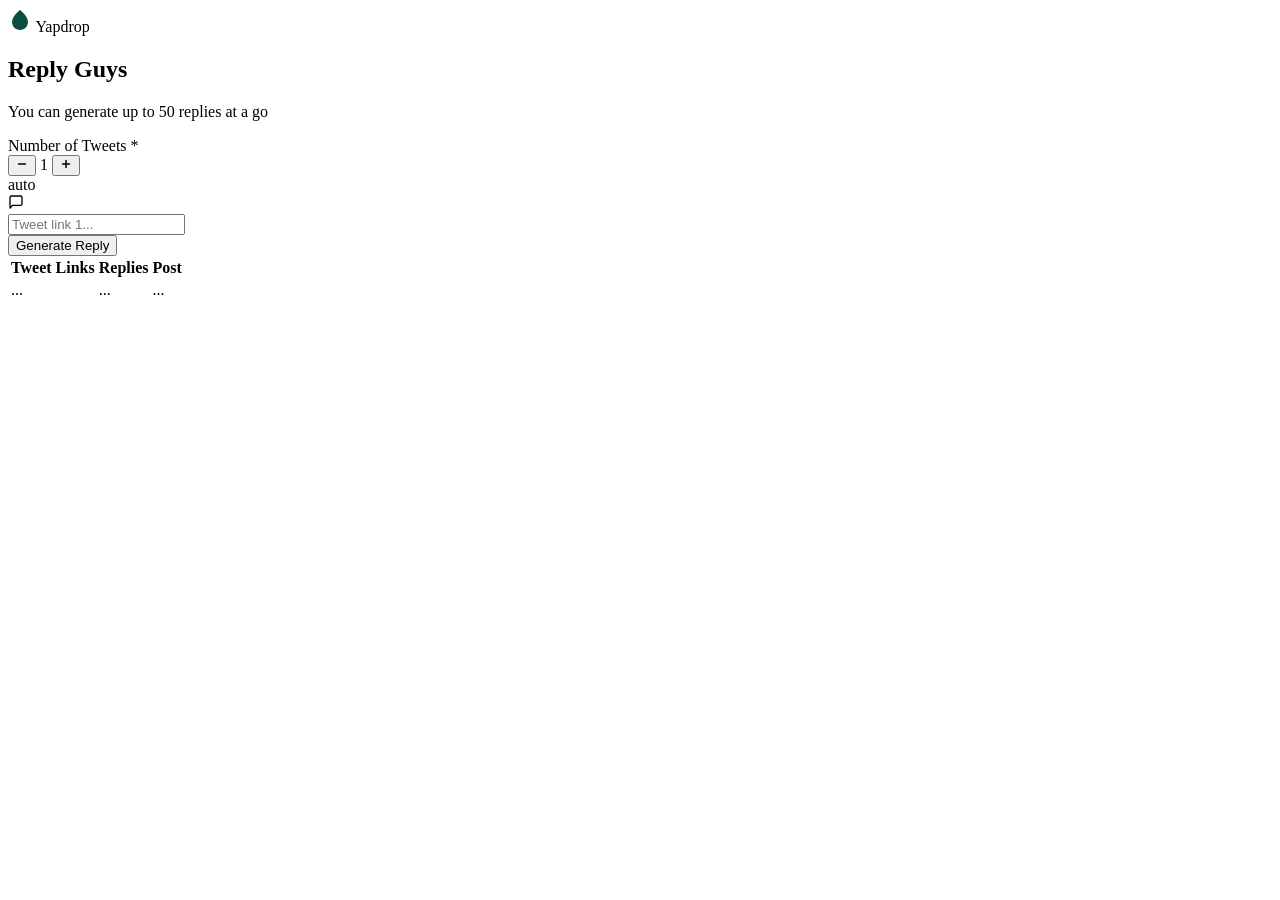
==== index.html @ ab5452b9 "Add Umami analytics tracking script" ====
<!DOCTYPE html>
<html lang="en">
<head>
    <meta charset="UTF-8">
    <meta name="viewport" content="width=device-width, initial-scale=1.0">
    <title>Yapdrop 💧 | Reply Guys</title>
    <link rel="preconnect" href="https://fonts.googleapis.com">
    <link rel="preconnect" href="https://fonts.gstatic.com" crossorigin>
    <link href="https://fonts.googleapis.com/css2?family=Inter:wght@400;500;600;700&display=swap" rel="stylesheet">
    <link rel="stylesheet" href="/static/style.css">
    <script defer src="https://cloud.umami.is/script.js" data-website-id="6d46ab6c-1475-4475-8c4b-d8a9c3b5e7a9"></script>
</head>
<body>
    <!-- Header -->
    <header>
        <div class="container">
            <div class="logo">
                <svg width="24" height="24" viewBox="0 0 24 24" fill="none" xmlns="http://www.w3.org/2000/svg">
                    <path d="M12 22C16.4183 22 20 18.4183 20 14C20 8 12 2 12 2C12 2 4 8 4 14C4 18.4183 7.58172 22 12 22Z" fill="#0D4D44"/>
                </svg>
                <span>Yapdrop</span>
            </div>
        </div>
    </header>

    <!-- Main Content -->
    <main class="container">
        <section class="tool-section">
            <h1 class="title">Reply Guys</h1>
            <p class="subtitle">You can generate up to 50 replies at a go</p>

            <div class="controls">
                <div class="counter-label">Number of Tweets *</div>
                <div class="counter">
                    <button id="decrement" class="counter-btn" aria-label="Decrease counter">
                        <svg width="12" height="12" viewBox="0 0 24 24" fill="none" stroke="currentColor" stroke-width="3" stroke-linecap="round" stroke-linejoin="round">
                            <path d="M5 12h14"/>
                        </svg>
                    </button>
                    <span id="tweet-count">1</span>
                    <button id="increment" class="counter-btn" aria-label="Increase counter">
                        <svg width="12" height="12" viewBox="0 0 24 24" fill="none" stroke="currentColor" stroke-width="3" stroke-linecap="round" stroke-linejoin="round">
                            <path d="M12 5v14M5 12h14"/>
                        </svg>
                    </button>
                </div>
            </div>

            <div class="auto-label">auto</div>

            <div id="tweet-inputs" class="tweet-inputs">
                <!-- Inputs will be dynamically generated here -->
                <div class="input-group">
                    <div class="input-icon">
                        <svg width="16" height="16" viewBox="0 0 24 24" fill="none" stroke="currentColor" stroke-width="2" stroke-linecap="round" stroke-linejoin="round">
                            <path d="M21 15a2 2 0 0 1-2 2H7l-4 4V5a2 2 0 0 1 2-2h14a2 2 0 0 1 2 2z"/>
                        </svg>
                    </div>
                    <input type="text" placeholder="Tweet link 1..." class="tweet-input">
                </div>
            </div>

            <button id="generate-btn" class="primary-btn">Generate Reply</button>
        </section>

        <!-- Table Section -->
        <section class="table-section">
            <div class="table-container">
                <table>
                    <thead>
                        <tr>
                            <th>Tweet Links</th>
                            <th>Replies</th>
                            <th>Post</th>
                        </tr>
                    </thead>
                    <tbody id="results-body">
                        <tr>
                            <td>...</td>
                            <td>...</td>
                            <td>...</td>
                        </tr>
                    </tbody>
                </table>
            </div>
        </section>
    </main>

    <script src="/static/script.js"></script>
</body>
</html>
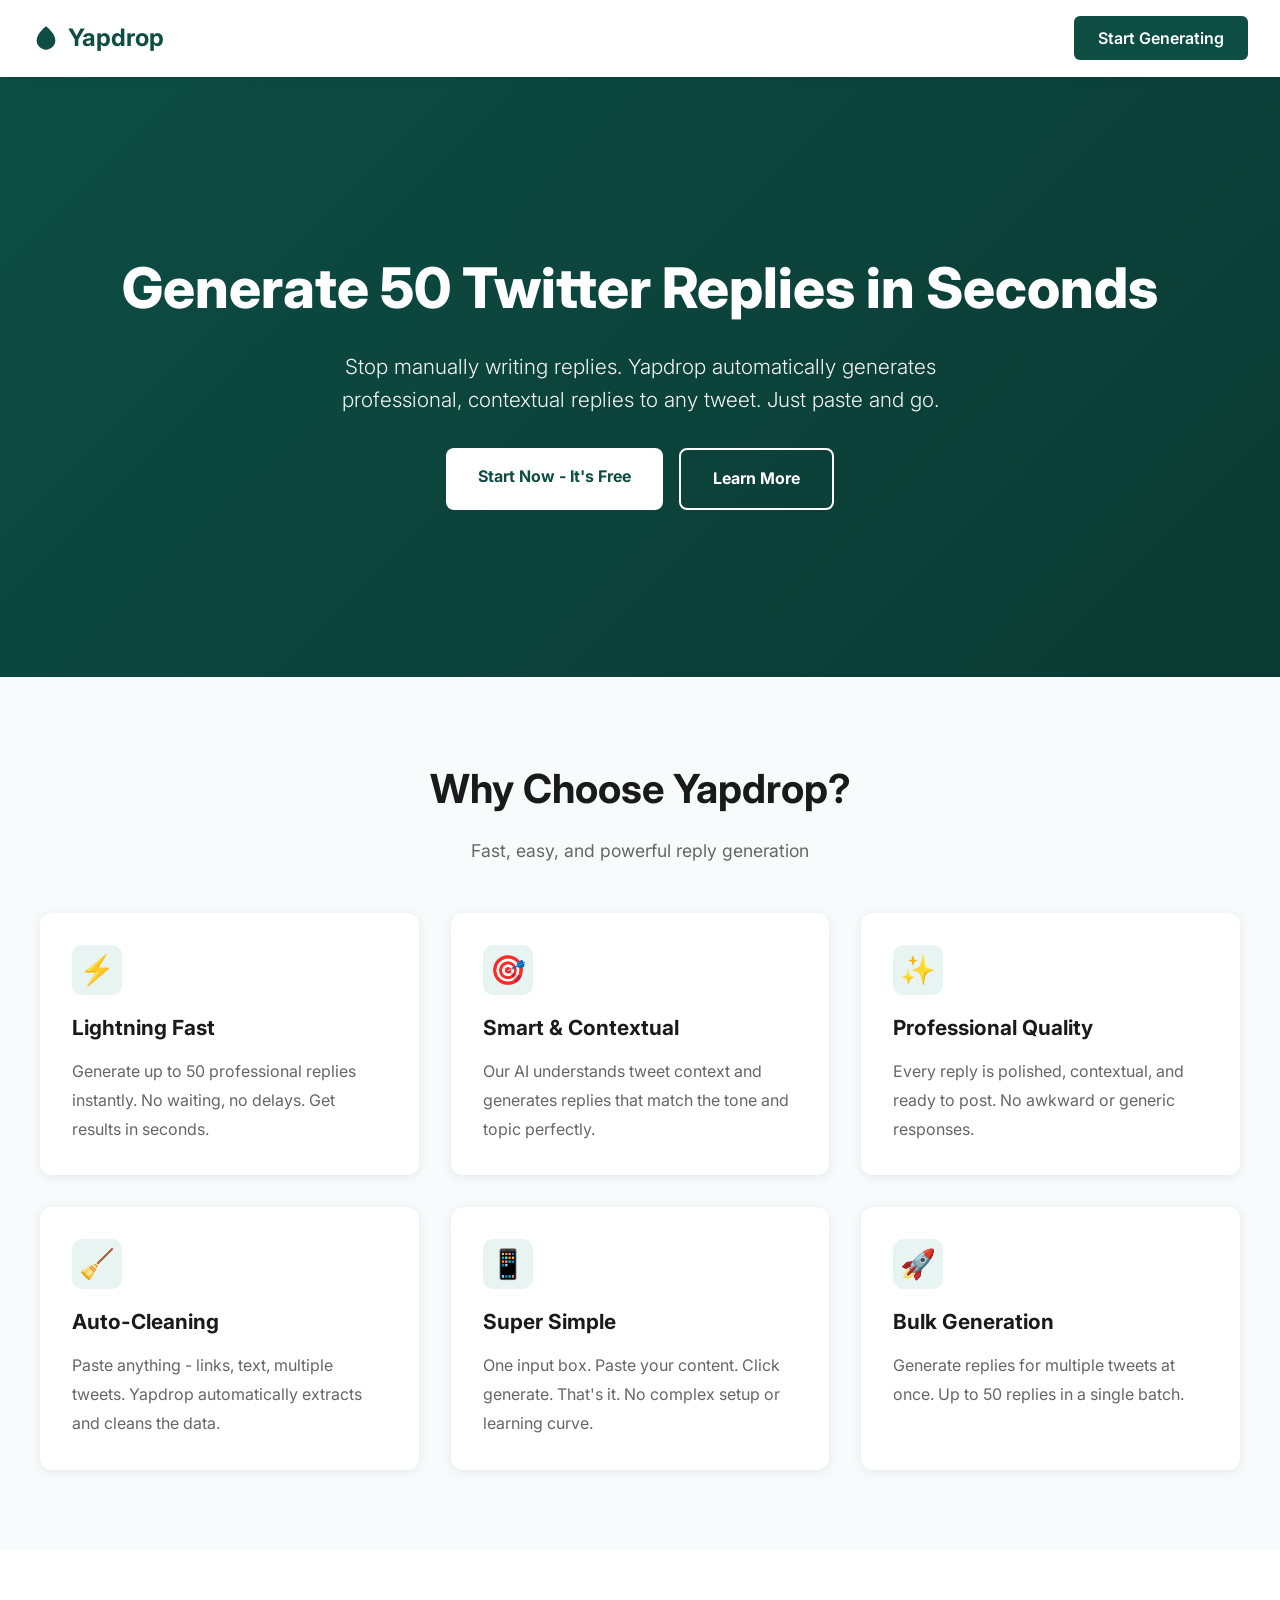
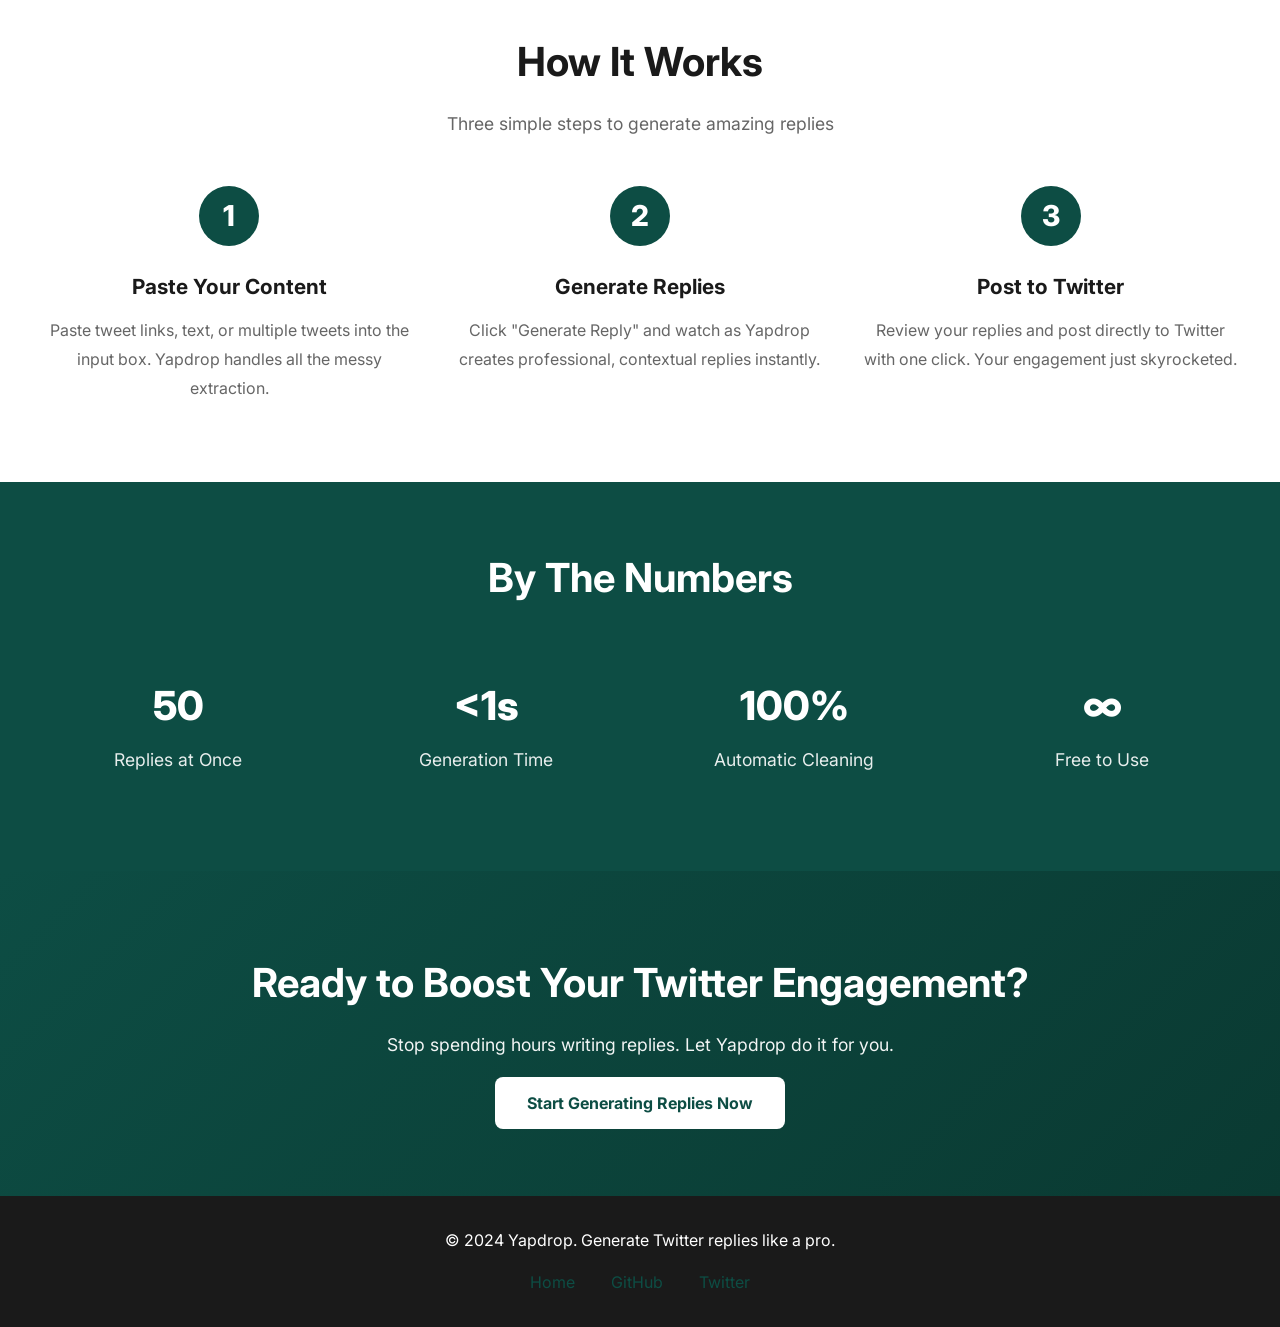
==== commit dde4c715: "Update landing page to redirect to /app.html and update CTA links" ====
--- a/index.html
+++ b/index.html
@@ -3,89 +3,526 @@
 <head>
     <meta charset="UTF-8">
     <meta name="viewport" content="width=device-width, initial-scale=1.0">
-    <title>Yapdrop 💧 | Reply Guys</title>
+    <title>Yapdrop 💧 - Generate Twitter Replies in Seconds</title>
     <link rel="preconnect" href="https://fonts.googleapis.com">
     <link rel="preconnect" href="https://fonts.gstatic.com" crossorigin>
-    <link href="https://fonts.googleapis.com/css2?family=Inter:wght@400;500;600;700&display=swap" rel="stylesheet">
-    <link rel="stylesheet" href="/static/style.css">
+    <link href="https://fonts.googleapis.com/css2?family=Inter:wght@400;500;600;700;800&display=swap" rel="stylesheet">
     <script defer src="https://cloud.umami.is/script.js" data-website-id="6d46ab6c-1475-4475-8c4b-d8a9c3b5e7a9"></script>
+    <style>
+        * {
+            margin: 0;
+            padding: 0;
+            box-sizing: border-box;
+        }
+
+        body {
+            font-family: 'Inter', sans-serif;
+            line-height: 1.6;
+            color: #1a1a1a;
+        }
+
+        /* Navigation */
+        nav {
+            background: #fff;
+            padding: 1.2rem 2rem;
+            display: flex;
+            justify-content: space-between;
+            align-items: center;
+            box-shadow: 0 2px 8px rgba(0, 0, 0, 0.05);
+            position: sticky;
+            top: 0;
+            z-index: 100;
+        }
+
+        .logo {
+            display: flex;
+            align-items: center;
+            gap: 0.5rem;
+            font-size: 1.5rem;
+            font-weight: 700;
+            color: #0D4D44;
+        }
+
+        .logo svg {
+            width: 28px;
+            height: 28px;
+        }
+
+        nav a {
+            color: #666;
+            text-decoration: none;
+            font-weight: 500;
+            transition: color 0.3s;
+        }
+
+        nav a:hover {
+            color: #0D4D44;
+        }
+
+        .cta-button {
+            background: #0D4D44;
+            color: white;
+            padding: 0.75rem 1.5rem;
+            border-radius: 6px;
+            text-decoration: none;
+            font-weight: 600;
+            transition: all 0.3s;
+            border: none;
+            cursor: pointer;
+        }
+
+        .cta-button:hover {
+            background: #0a3a32;
+            transform: translateY(-2px);
+            box-shadow: 0 4px 12px rgba(13, 77, 68, 0.3);
+        }
+
+        /* Hero Section */
+        .hero {
+            background: linear-gradient(135deg, #0D4D44 0%, #0a3a32 100%);
+            color: white;
+            padding: 6rem 2rem;
+            text-align: center;
+            min-height: 600px;
+            display: flex;
+            flex-direction: column;
+            justify-content: center;
+            align-items: center;
+        }
+
+        .hero h1 {
+            font-size: 3.5rem;
+            margin-bottom: 1rem;
+            font-weight: 800;
+        }
+
+        .hero p {
+            font-size: 1.3rem;
+            margin-bottom: 2rem;
+            max-width: 600px;
+            opacity: 0.95;
+            font-weight: 300;
+        }
+
+        .hero-buttons {
+            display: flex;
+            gap: 1rem;
+            justify-content: center;
+            flex-wrap: wrap;
+        }
+
+        .btn-primary {
+            background: white;
+            color: #0D4D44;
+            padding: 1rem 2rem;
+            border-radius: 8px;
+            font-weight: 700;
+            text-decoration: none;
+            transition: all 0.3s;
+            border: none;
+            cursor: pointer;
+            font-size: 1rem;
+        }
+
+        .btn-primary:hover {
+            transform: translateY(-3px);
+            box-shadow: 0 8px 20px rgba(0, 0, 0, 0.2);
+        }
+
+        .btn-secondary {
+            background: transparent;
+            color: white;
+            padding: 1rem 2rem;
+            border-radius: 8px;
+            font-weight: 700;
+            text-decoration: none;
+            border: 2px solid white;
+            transition: all 0.3s;
+            cursor: pointer;
+            font-size: 1rem;
+        }
+
+        .btn-secondary:hover {
+            background: rgba(255, 255, 255, 0.1);
+        }
+
+        /* Features Section */
+        .features {
+            padding: 5rem 2rem;
+            background: #f9fafb;
+        }
+
+        .container {
+            max-width: 1200px;
+            margin: 0 auto;
+        }
+
+        .section-title {
+            text-align: center;
+            font-size: 2.5rem;
+            margin-bottom: 1rem;
+            color: #1a1a1a;
+        }
+
+        .section-subtitle {
+            text-align: center;
+            font-size: 1.1rem;
+            color: #666;
+            margin-bottom: 3rem;
+            max-width: 500px;
+            margin-left: auto;
+            margin-right: auto;
+        }
+
+        .features-grid {
+            display: grid;
+            grid-template-columns: repeat(auto-fit, minmax(280px, 1fr));
+            gap: 2rem;
+            margin-top: 3rem;
+        }
+
+        .feature-card {
+            background: white;
+            padding: 2rem;
+            border-radius: 12px;
+            box-shadow: 0 2px 12px rgba(0, 0, 0, 0.08);
+            transition: all 0.3s;
+        }
+
+        .feature-card:hover {
+            transform: translateY(-8px);
+            box-shadow: 0 8px 24px rgba(0, 0, 0, 0.15);
+        }
+
+        .feature-icon {
+            width: 50px;
+            height: 50px;
+            background: #e8f4f2;
+            border-radius: 10px;
+            display: flex;
+            align-items: center;
+            justify-content: center;
+            font-size: 1.8rem;
+            margin-bottom: 1rem;
+        }
+
+        .feature-card h3 {
+            font-size: 1.3rem;
+            margin-bottom: 0.8rem;
+            color: #1a1a1a;
+        }
+
+        .feature-card p {
+            color: #666;
+            line-height: 1.8;
+        }
+
+        /* How It Works */
+        .how-it-works {
+            padding: 5rem 2rem;
+            background: white;
+        }
+
+        .steps-grid {
+            display: grid;
+            grid-template-columns: repeat(auto-fit, minmax(250px, 1fr));
+            gap: 2rem;
+            margin-top: 3rem;
+        }
+
+        .step {
+            text-align: center;
+        }
+
+        .step-number {
+            width: 60px;
+            height: 60px;
+            background: #0D4D44;
+            color: white;
+            border-radius: 50%;
+            display: flex;
+            align-items: center;
+            justify-content: center;
+            font-size: 1.8rem;
+            font-weight: 800;
+            margin: 0 auto 1.5rem;
+        }
+
+        .step h3 {
+            font-size: 1.3rem;
+            margin-bottom: 0.8rem;
+            color: #1a1a1a;
+        }
+
+        .step p {
+            color: #666;
+            line-height: 1.8;
+        }
+
+        /* Stats Section */
+        .stats {
+            background: #0D4D44;
+            color: white;
+            padding: 4rem 2rem;
+            text-align: center;
+        }
+
+        .stats-grid {
+            display: grid;
+            grid-template-columns: repeat(auto-fit, minmax(200px, 1fr));
+            gap: 2rem;
+            margin-top: 2rem;
+        }
+
+        .stat {
+            padding: 2rem;
+        }
+
+        .stat-number {
+            font-size: 2.5rem;
+            font-weight: 800;
+            margin-bottom: 0.5rem;
+        }
+
+        .stat-label {
+            font-size: 1.1rem;
+            opacity: 0.9;
+        }
+
+        /* CTA Section */
+        .cta-section {
+            background: linear-gradient(135deg, #0D4D44 0%, #0a3a32 100%);
+            color: white;
+            padding: 5rem 2rem;
+            text-align: center;
+        }
+
+        .cta-section h2 {
+            font-size: 2.5rem;
+            margin-bottom: 1rem;
+        }
+
+        .cta-section p {
+            font-size: 1.1rem;
+            margin-bottom: 2rem;
+            opacity: 0.95;
+        }
+
+        /* Footer */
+        footer {
+            background: #1a1a1a;
+            color: white;
+            padding: 2rem;
+            text-align: center;
+        }
+
+        footer p {
+            margin-bottom: 0.5rem;
+        }
+
+        .footer-links {
+            margin-top: 1rem;
+        }
+
+        .footer-links a {
+            color: #0D4D44;
+            text-decoration: none;
+            margin: 0 1rem;
+        }
+
+        .footer-links a:hover {
+            text-decoration: underline;
+        }
+
+        /* Responsive */
+        @media (max-width: 768px) {
+            .hero h1 {
+                font-size: 2rem;
+            }
+
+            .hero p {
+                font-size: 1rem;
+            }
+
+            .section-title {
+                font-size: 2rem;
+            }
+
+            .hero-buttons {
+                flex-direction: column;
+            }
+
+            .btn-primary, .btn-secondary {
+                width: 100%;
+            }
+
+            nav {
+                flex-direction: column;
+                gap: 1rem;
+            }
+        }
+    </style>
 </head>
 <body>
-    <!-- Header -->
-    <header>
+    <!-- Navigation -->
+    <nav>
+        <div class="logo">
+            <svg width="24" height="24" viewBox="0 0 24 24" fill="none" xmlns="http://www.w3.org/2000/svg">
+                <path d="M12 22C16.4183 22 20 18.4183 20 14C20 8 12 2 12 2C12 2 4 8 4 14C4 18.4183 7.58172 22 12 22Z" fill="#0D4D44"/>
+            </svg>
+            Yapdrop
+        </div>
+        <div>
+            <a href="/app.html" class="cta-button">Start Generating</a>
+        </div>
+    </nav>
+
+    <!-- Hero Section -->
+    <section class="hero">
+        <h1>Generate 50 Twitter Replies in Seconds</h1>
+        <p>Stop manually writing replies. Yapdrop automatically generates professional, contextual replies to any tweet. Just paste and go.</p>
+        <div class="hero-buttons">
+            <a href="/app.html" class="btn-primary">Start Now - It's Free</a>
+            <a href="#features" class="btn-secondary">Learn More</a>
+        </div>
+    </section>
+
+    <!-- Features Section -->
+    <section class="features" id="features">
         <div class="container">
-            <div class="logo">
-                <svg width="24" height="24" viewBox="0 0 24 24" fill="none" xmlns="http://www.w3.org/2000/svg">
-                    <path d="M12 22C16.4183 22 20 18.4183 20 14C20 8 12 2 12 2C12 2 4 8 4 14C4 18.4183 7.58172 22 12 22Z" fill="#0D4D44"/>
-                </svg>
-                <span>Yapdrop</span>
+            <h2 class="section-title">Why Choose Yapdrop?</h2>
+            <p class="section-subtitle">Fast, easy, and powerful reply generation</p>
+            
+            <div class="features-grid">
+                <div class="feature-card">
+                    <div class="feature-icon">⚡</div>
+                    <h3>Lightning Fast</h3>
+                    <p>Generate up to 50 professional replies instantly. No waiting, no delays. Get results in seconds.</p>
+                </div>
+
+                <div class="feature-card">
+                    <div class="feature-icon">🎯</div>
+                    <h3>Smart & Contextual</h3>
+                    <p>Our AI understands tweet context and generates replies that match the tone and topic perfectly.</p>
+                </div>
+
+                <div class="feature-card">
+                    <div class="feature-icon">✨</div>
+                    <h3>Professional Quality</h3>
+                    <p>Every reply is polished, contextual, and ready to post. No awkward or generic responses.</p>
+                </div>
+
+                <div class="feature-card">
+                    <div class="feature-icon">🧹</div>
+                    <h3>Auto-Cleaning</h3>
+                    <p>Paste anything - links, text, multiple tweets. Yapdrop automatically extracts and cleans the data.</p>
+                </div>
+
+                <div class="feature-card">
+                    <div class="feature-icon">📱</div>
+                    <h3>Super Simple</h3>
+                    <p>One input box. Paste your content. Click generate. That's it. No complex setup or learning curve.</p>
+                </div>
+
+                <div class="feature-card">
+                    <div class="feature-icon">🚀</div>
+                    <h3>Bulk Generation</h3>
+                    <p>Generate replies for multiple tweets at once. Up to 50 replies in a single batch.</p>
+                </div>
             </div>
         </div>
-    </header>
-
-    <!-- Main Content -->
-    <main class="container">
-        <section class="tool-section">
-            <h1 class="title">Reply Guys</h1>
-            <p class="subtitle">You can generate up to 50 replies at a go</p>
-
-            <div class="controls">
-                <div class="counter-label">Number of Tweets *</div>
-                <div class="counter">
-                    <button id="decrement" class="counter-btn" aria-label="Decrease counter">
-                        <svg width="12" height="12" viewBox="0 0 24 24" fill="none" stroke="currentColor" stroke-width="3" stroke-linecap="round" stroke-linejoin="round">
-                            <path d="M5 12h14"/>
-                        </svg>
-                    </button>
-                    <span id="tweet-count">1</span>
-                    <button id="increment" class="counter-btn" aria-label="Increase counter">
-                        <svg width="12" height="12" viewBox="0 0 24 24" fill="none" stroke="currentColor" stroke-width="3" stroke-linecap="round" stroke-linejoin="round">
-                            <path d="M12 5v14M5 12h14"/>
-                        </svg>
-                    </button>
+    </section>
+
+    <!-- How It Works -->
+    <section class="how-it-works">
+        <div class="container">
+            <h2 class="section-title">How It Works</h2>
+            <p class="section-subtitle">Three simple steps to generate amazing replies</p>
+            
+            <div class="steps-grid">
+                <div class="step">
+                    <div class="step-number">1</div>
+                    <h3>Paste Your Content</h3>
+                    <p>Paste tweet links, text, or multiple tweets into the input box. Yapdrop handles all the messy extraction.</p>
+                </div>
+
+                <div class="step">
+                    <div class="step-number">2</div>
+                    <h3>Generate Replies</h3>
+                    <p>Click "Generate Reply" and watch as Yapdrop creates professional, contextual replies instantly.</p>
+                </div>
+
+                <div class="step">
+                    <div class="step-number">3</div>
+                    <h3>Post to Twitter</h3>
+                    <p>Review your replies and post directly to Twitter with one click. Your engagement just skyrocketed.</p>
                 </div>
             </div>
-
-            <div class="auto-label">auto</div>
-
-            <div id="tweet-inputs" class="tweet-inputs">
-                <!-- Inputs will be dynamically generated here -->
-                <div class="input-group">
-                    <div class="input-icon">
-                        <svg width="16" height="16" viewBox="0 0 24 24" fill="none" stroke="currentColor" stroke-width="2" stroke-linecap="round" stroke-linejoin="round">
-                            <path d="M21 15a2 2 0 0 1-2 2H7l-4 4V5a2 2 0 0 1 2-2h14a2 2 0 0 1 2 2z"/>
-                        </svg>
-                    </div>
-                    <input type="text" placeholder="Tweet link 1..." class="tweet-input">
+        </div>
+    </section>
+
+    <!-- Stats Section -->
+    <section class="stats">
+        <div class="container">
+            <h2 class="section-title" style="color: white;">By The Numbers</h2>
+            
+            <div class="stats-grid">
+                <div class="stat">
+                    <div class="stat-number">50</div>
+                    <div class="stat-label">Replies at Once</div>
+                </div>
+
+                <div class="stat">
+                    <div class="stat-number">&lt;1s</div>
+                    <div class="stat-label">Generation Time</div>
+                </div>
+
+                <div class="stat">
+                    <div class="stat-number">100%</div>
+                    <div class="stat-label">Automatic Cleaning</div>
+                </div>
+
+                <div class="stat">
+                    <div class="stat-number">∞</div>
+                    <div class="stat-label">Free to Use</div>
                 </div>
             </div>
-
-            <button id="generate-btn" class="primary-btn">Generate Reply</button>
-        </section>
-
-        <!-- Table Section -->
-        <section class="table-section">
-            <div class="table-container">
-                <table>
-                    <thead>
-                        <tr>
-                            <th>Tweet Links</th>
-                            <th>Replies</th>
-                            <th>Post</th>
-                        </tr>
-                    </thead>
-                    <tbody id="results-body">
-                        <tr>
-                            <td>...</td>
-                            <td>...</td>
-                            <td>...</td>
-                        </tr>
-                    </tbody>
-                </table>
-            </div>
-        </section>
-    </main>
-
-    <script src="/static/script.js"></script>
+        </div>
+    </section>
+
+    <!-- CTA Section -->
+    <section class="cta-section">
+        <div class="container">
+            <h2>Ready to Boost Your Twitter Engagement?</h2>
+            <p>Stop spending hours writing replies. Let Yapdrop do it for you.</p>
+            <a href="/app.html" class="btn-primary">Start Generating Replies Now</a>
+        </div>
+    </section>
+
+    <!-- Footer -->
+    <footer>
+        <p>&copy; 2024 Yapdrop. Generate Twitter replies like a pro.</p>
+        <div class="footer-links">
+            <a href="/">Home</a>
+            <a href="https://github.com/Damilare10/yapdrop" target="_blank">GitHub</a>
+            <a href="https://twitter.com" target="_blank">Twitter</a>
+        </div>
+    </footer>
+
+    <script>
+        // Track landing page views
+        if (window.umami) {
+            umami.track('Landing Page View');
+        }
+
+        // Track CTA clicks
+        document.querySelectorAll('a[href="/app.html"]').forEach(link => {
+            link.addEventListener('click', () => {
+                if (window.umami) {
+                    umami.track('CTA Click', { source: link.textContent });
+                }
+            });
+        });
+    </script>
 </body>
 </html>
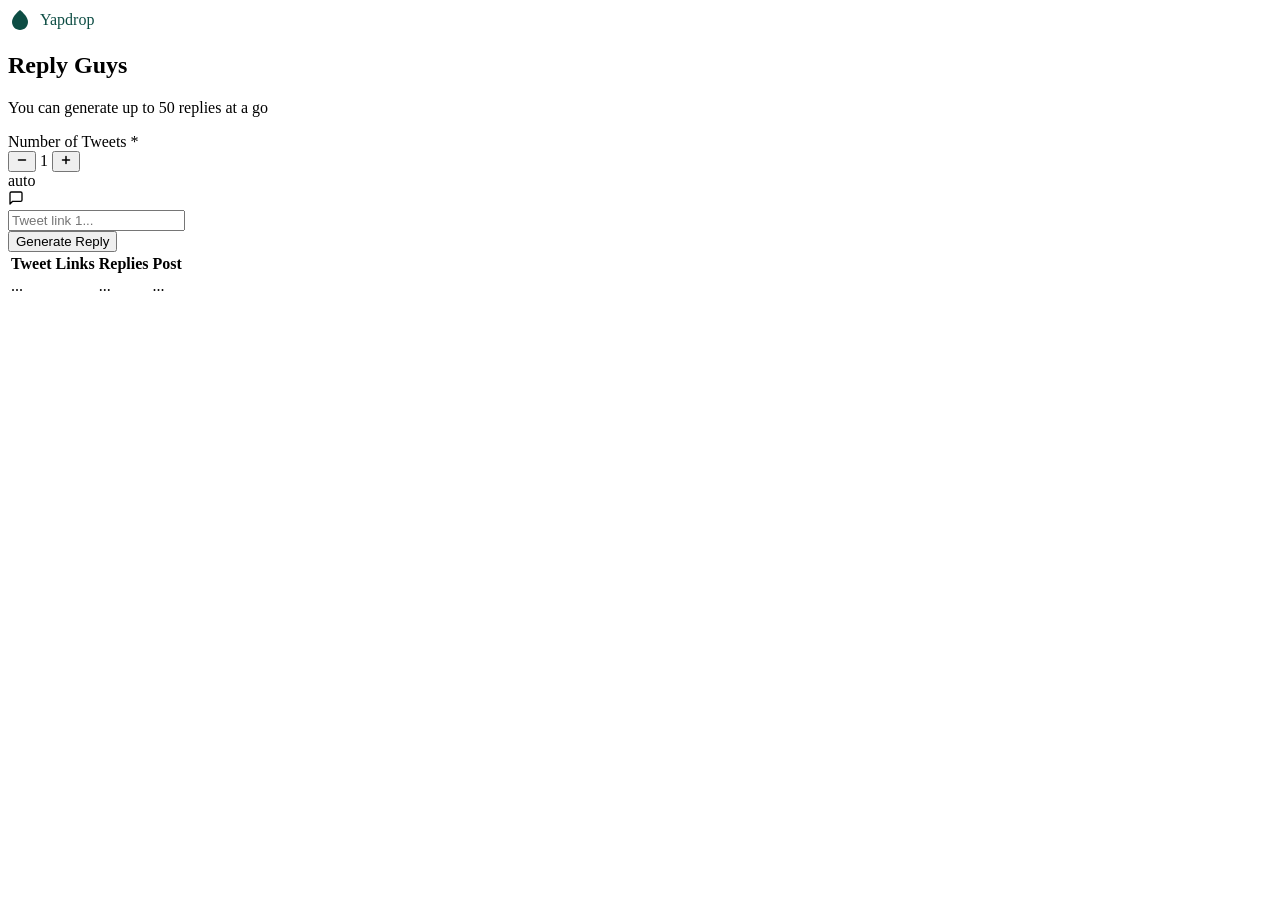
==== commit 060099ed: "Restore generator to index.html with landing page link" ====
--- a/index.html
+++ b/index.html
@@ -3,526 +3,91 @@
 <head>
     <meta charset="UTF-8">
     <meta name="viewport" content="width=device-width, initial-scale=1.0">
-    <title>Yapdrop 💧 - Generate Twitter Replies in Seconds</title>
+    <title>Yapdrop 💧 | Reply Guys</title>
     <link rel="preconnect" href="https://fonts.googleapis.com">
     <link rel="preconnect" href="https://fonts.gstatic.com" crossorigin>
-    <link href="https://fonts.googleapis.com/css2?family=Inter:wght@400;500;600;700;800&display=swap" rel="stylesheet">
+    <link href="https://fonts.googleapis.com/css2?family=Inter:wght@400;500;600;700&display=swap" rel="stylesheet">
+    <link rel="stylesheet" href="/static/style.css">
     <script defer src="https://cloud.umami.is/script.js" data-website-id="6d46ab6c-1475-4475-8c4b-d8a9c3b5e7a9"></script>
-    <style>
-        * {
-            margin: 0;
-            padding: 0;
-            box-sizing: border-box;
-        }
-
-        body {
-            font-family: 'Inter', sans-serif;
-            line-height: 1.6;
-            color: #1a1a1a;
-        }
-
-        /* Navigation */
-        nav {
-            background: #fff;
-            padding: 1.2rem 2rem;
-            display: flex;
-            justify-content: space-between;
-            align-items: center;
-            box-shadow: 0 2px 8px rgba(0, 0, 0, 0.05);
-            position: sticky;
-            top: 0;
-            z-index: 100;
-        }
-
-        .logo {
-            display: flex;
-            align-items: center;
-            gap: 0.5rem;
-            font-size: 1.5rem;
-            font-weight: 700;
-            color: #0D4D44;
-        }
-
-        .logo svg {
-            width: 28px;
-            height: 28px;
-        }
-
-        nav a {
-            color: #666;
-            text-decoration: none;
-            font-weight: 500;
-            transition: color 0.3s;
-        }
-
-        nav a:hover {
-            color: #0D4D44;
-        }
-
-        .cta-button {
-            background: #0D4D44;
-            color: white;
-            padding: 0.75rem 1.5rem;
-            border-radius: 6px;
-            text-decoration: none;
-            font-weight: 600;
-            transition: all 0.3s;
-            border: none;
-            cursor: pointer;
-        }
-
-        .cta-button:hover {
-            background: #0a3a32;
-            transform: translateY(-2px);
-            box-shadow: 0 4px 12px rgba(13, 77, 68, 0.3);
-        }
-
-        /* Hero Section */
-        .hero {
-            background: linear-gradient(135deg, #0D4D44 0%, #0a3a32 100%);
-            color: white;
-            padding: 6rem 2rem;
-            text-align: center;
-            min-height: 600px;
-            display: flex;
-            flex-direction: column;
-            justify-content: center;
-            align-items: center;
-        }
-
-        .hero h1 {
-            font-size: 3.5rem;
-            margin-bottom: 1rem;
-            font-weight: 800;
-        }
-
-        .hero p {
-            font-size: 1.3rem;
-            margin-bottom: 2rem;
-            max-width: 600px;
-            opacity: 0.95;
-            font-weight: 300;
-        }
-
-        .hero-buttons {
-            display: flex;
-            gap: 1rem;
-            justify-content: center;
-            flex-wrap: wrap;
-        }
-
-        .btn-primary {
-            background: white;
-            color: #0D4D44;
-            padding: 1rem 2rem;
-            border-radius: 8px;
-            font-weight: 700;
-            text-decoration: none;
-            transition: all 0.3s;
-            border: none;
-            cursor: pointer;
-            font-size: 1rem;
-        }
-
-        .btn-primary:hover {
-            transform: translateY(-3px);
-            box-shadow: 0 8px 20px rgba(0, 0, 0, 0.2);
-        }
-
-        .btn-secondary {
-            background: transparent;
-            color: white;
-            padding: 1rem 2rem;
-            border-radius: 8px;
-            font-weight: 700;
-            text-decoration: none;
-            border: 2px solid white;
-            transition: all 0.3s;
-            cursor: pointer;
-            font-size: 1rem;
-        }
-
-        .btn-secondary:hover {
-            background: rgba(255, 255, 255, 0.1);
-        }
-
-        /* Features Section */
-        .features {
-            padding: 5rem 2rem;
-            background: #f9fafb;
-        }
-
-        .container {
-            max-width: 1200px;
-            margin: 0 auto;
-        }
-
-        .section-title {
-            text-align: center;
-            font-size: 2.5rem;
-            margin-bottom: 1rem;
-            color: #1a1a1a;
-        }
-
-        .section-subtitle {
-            text-align: center;
-            font-size: 1.1rem;
-            color: #666;
-            margin-bottom: 3rem;
-            max-width: 500px;
-            margin-left: auto;
-            margin-right: auto;
-        }
-
-        .features-grid {
-            display: grid;
-            grid-template-columns: repeat(auto-fit, minmax(280px, 1fr));
-            gap: 2rem;
-            margin-top: 3rem;
-        }
-
-        .feature-card {
-            background: white;
-            padding: 2rem;
-            border-radius: 12px;
-            box-shadow: 0 2px 12px rgba(0, 0, 0, 0.08);
-            transition: all 0.3s;
-        }
-
-        .feature-card:hover {
-            transform: translateY(-8px);
-            box-shadow: 0 8px 24px rgba(0, 0, 0, 0.15);
-        }
-
-        .feature-icon {
-            width: 50px;
-            height: 50px;
-            background: #e8f4f2;
-            border-radius: 10px;
-            display: flex;
-            align-items: center;
-            justify-content: center;
-            font-size: 1.8rem;
-            margin-bottom: 1rem;
-        }
-
-        .feature-card h3 {
-            font-size: 1.3rem;
-            margin-bottom: 0.8rem;
-            color: #1a1a1a;
-        }
-
-        .feature-card p {
-            color: #666;
-            line-height: 1.8;
-        }
-
-        /* How It Works */
-        .how-it-works {
-            padding: 5rem 2rem;
-            background: white;
-        }
-
-        .steps-grid {
-            display: grid;
-            grid-template-columns: repeat(auto-fit, minmax(250px, 1fr));
-            gap: 2rem;
-            margin-top: 3rem;
-        }
-
-        .step {
-            text-align: center;
-        }
-
-        .step-number {
-            width: 60px;
-            height: 60px;
-            background: #0D4D44;
-            color: white;
-            border-radius: 50%;
-            display: flex;
-            align-items: center;
-            justify-content: center;
-            font-size: 1.8rem;
-            font-weight: 800;
-            margin: 0 auto 1.5rem;
-        }
-
-        .step h3 {
-            font-size: 1.3rem;
-            margin-bottom: 0.8rem;
-            color: #1a1a1a;
-        }
-
-        .step p {
-            color: #666;
-            line-height: 1.8;
-        }
-
-        /* Stats Section */
-        .stats {
-            background: #0D4D44;
-            color: white;
-            padding: 4rem 2rem;
-            text-align: center;
-        }
-
-        .stats-grid {
-            display: grid;
-            grid-template-columns: repeat(auto-fit, minmax(200px, 1fr));
-            gap: 2rem;
-            margin-top: 2rem;
-        }
-
-        .stat {
-            padding: 2rem;
-        }
-
-        .stat-number {
-            font-size: 2.5rem;
-            font-weight: 800;
-            margin-bottom: 0.5rem;
-        }
-
-        .stat-label {
-            font-size: 1.1rem;
-            opacity: 0.9;
-        }
-
-        /* CTA Section */
-        .cta-section {
-            background: linear-gradient(135deg, #0D4D44 0%, #0a3a32 100%);
-            color: white;
-            padding: 5rem 2rem;
-            text-align: center;
-        }
-
-        .cta-section h2 {
-            font-size: 2.5rem;
-            margin-bottom: 1rem;
-        }
-
-        .cta-section p {
-            font-size: 1.1rem;
-            margin-bottom: 2rem;
-            opacity: 0.95;
-        }
-
-        /* Footer */
-        footer {
-            background: #1a1a1a;
-            color: white;
-            padding: 2rem;
-            text-align: center;
-        }
-
-        footer p {
-            margin-bottom: 0.5rem;
-        }
-
-        .footer-links {
-            margin-top: 1rem;
-        }
-
-        .footer-links a {
-            color: #0D4D44;
-            text-decoration: none;
-            margin: 0 1rem;
-        }
-
-        .footer-links a:hover {
-            text-decoration: underline;
-        }
-
-        /* Responsive */
-        @media (max-width: 768px) {
-            .hero h1 {
-                font-size: 2rem;
-            }
-
-            .hero p {
-                font-size: 1rem;
-            }
-
-            .section-title {
-                font-size: 2rem;
-            }
-
-            .hero-buttons {
-                flex-direction: column;
-            }
-
-            .btn-primary, .btn-secondary {
-                width: 100%;
-            }
-
-            nav {
-                flex-direction: column;
-                gap: 1rem;
-            }
-        }
-    </style>
 </head>
 <body>
-    <!-- Navigation -->
-    <nav>
-        <div class="logo">
-            <svg width="24" height="24" viewBox="0 0 24 24" fill="none" xmlns="http://www.w3.org/2000/svg">
-                <path d="M12 22C16.4183 22 20 18.4183 20 14C20 8 12 2 12 2C12 2 4 8 4 14C4 18.4183 7.58172 22 12 22Z" fill="#0D4D44"/>
-            </svg>
-            Yapdrop
+    <!-- Header -->
+    <header>
+        <div class="container">
+            <div class="logo">
+                <a href="landing.html" style="text-decoration: none; color: #0D4D44; display: flex; align-items: center; gap: 0.5rem;">
+                    <svg width="24" height="24" viewBox="0 0 24 24" fill="none" xmlns="http://www.w3.org/2000/svg">
+                        <path d="M12 22C16.4183 22 20 18.4183 20 14C20 8 12 2 12 2C12 2 4 8 4 14C4 18.4183 7.58172 22 12 22Z" fill="#0D4D44"/>
+                    </svg>
+                    <span>Yapdrop</span>
+                </a>
+            </div>
         </div>
-        <div>
-            <a href="/app.html" class="cta-button">Start Generating</a>
-        </div>
-    </nav>
+    </header>
 
-    <!-- Hero Section -->
-    <section class="hero">
-        <h1>Generate 50 Twitter Replies in Seconds</h1>
-        <p>Stop manually writing replies. Yapdrop automatically generates professional, contextual replies to any tweet. Just paste and go.</p>
-        <div class="hero-buttons">
-            <a href="/app.html" class="btn-primary">Start Now - It's Free</a>
-            <a href="#features" class="btn-secondary">Learn More</a>
-        </div>
-    </section>
+    <!-- Main Content -->
+    <main class="container">
+        <section class="tool-section">
+            <h1 class="title">Reply Guys</h1>
+            <p class="subtitle">You can generate up to 50 replies at a go</p>
 
-    <!-- Features Section -->
-    <section class="features" id="features">
-        <div class="container">
-            <h2 class="section-title">Why Choose Yapdrop?</h2>
-            <p class="section-subtitle">Fast, easy, and powerful reply generation</p>
-            
-            <div class="features-grid">
-                <div class="feature-card">
-                    <div class="feature-icon">⚡</div>
-                    <h3>Lightning Fast</h3>
-                    <p>Generate up to 50 professional replies instantly. No waiting, no delays. Get results in seconds.</p>
-                </div>
-
-                <div class="feature-card">
-                    <div class="feature-icon">🎯</div>
-                    <h3>Smart & Contextual</h3>
-                    <p>Our AI understands tweet context and generates replies that match the tone and topic perfectly.</p>
-                </div>
-
-                <div class="feature-card">
-                    <div class="feature-icon">✨</div>
-                    <h3>Professional Quality</h3>
-                    <p>Every reply is polished, contextual, and ready to post. No awkward or generic responses.</p>
-                </div>
-
-                <div class="feature-card">
-                    <div class="feature-icon">🧹</div>
-                    <h3>Auto-Cleaning</h3>
-                    <p>Paste anything - links, text, multiple tweets. Yapdrop automatically extracts and cleans the data.</p>
-                </div>
-
-                <div class="feature-card">
-                    <div class="feature-icon">📱</div>
-                    <h3>Super Simple</h3>
-                    <p>One input box. Paste your content. Click generate. That's it. No complex setup or learning curve.</p>
-                </div>
-
-                <div class="feature-card">
-                    <div class="feature-icon">🚀</div>
-                    <h3>Bulk Generation</h3>
-                    <p>Generate replies for multiple tweets at once. Up to 50 replies in a single batch.</p>
+            <div class="controls">
+                <div class="counter-label">Number of Tweets *</div>
+                <div class="counter">
+                    <button id="decrement" class="counter-btn" aria-label="Decrease counter">
+                        <svg width="12" height="12" viewBox="0 0 24 24" fill="none" stroke="currentColor" stroke-width="3" stroke-linecap="round" stroke-linejoin="round">
+                            <path d="M5 12h14"/>
+                        </svg>
+                    </button>
+                    <span id="tweet-count">1</span>
+                    <button id="increment" class="counter-btn" aria-label="Increase counter">
+                        <svg width="12" height="12" viewBox="0 0 24 24" fill="none" stroke="currentColor" stroke-width="3" stroke-linecap="round" stroke-linejoin="round">
+                            <path d="M12 5v14M5 12h14"/>
+                        </svg>
+                    </button>
                 </div>
             </div>
-        </div>
-    </section>
 
-    <!-- How It Works -->
-    <section class="how-it-works">
-        <div class="container">
-            <h2 class="section-title">How It Works</h2>
-            <p class="section-subtitle">Three simple steps to generate amazing replies</p>
-            
-            <div class="steps-grid">
-                <div class="step">
-                    <div class="step-number">1</div>
-                    <h3>Paste Your Content</h3>
-                    <p>Paste tweet links, text, or multiple tweets into the input box. Yapdrop handles all the messy extraction.</p>
-                </div>
+            <div class="auto-label">auto</div>
 
-                <div class="step">
-                    <div class="step-number">2</div>
-                    <h3>Generate Replies</h3>
-                    <p>Click "Generate Reply" and watch as Yapdrop creates professional, contextual replies instantly.</p>
-                </div>
-
-                <div class="step">
-                    <div class="step-number">3</div>
-                    <h3>Post to Twitter</h3>
-                    <p>Review your replies and post directly to Twitter with one click. Your engagement just skyrocketed.</p>
+            <div id="tweet-inputs" class="tweet-inputs">
+                <!-- Inputs will be dynamically generated here -->
+                <div class="input-group">
+                    <div class="input-icon">
+                        <svg width="16" height="16" viewBox="0 0 24 24" fill="none" stroke="currentColor" stroke-width="2" stroke-linecap="round" stroke-linejoin="round">
+                            <path d="M21 15a2 2 0 0 1-2 2H7l-4 4V5a2 2 0 0 1 2-2h14a2 2 0 0 1 2 2z"/>
+                        </svg>
+                    </div>
+                    <input type="text" placeholder="Tweet link 1..." class="tweet-input">
                 </div>
             </div>
-        </div>
-    </section>
 
-    <!-- Stats Section -->
-    <section class="stats">
-        <div class="container">
-            <h2 class="section-title" style="color: white;">By The Numbers</h2>
-            
-            <div class="stats-grid">
-                <div class="stat">
-                    <div class="stat-number">50</div>
-                    <div class="stat-label">Replies at Once</div>
-                </div>
+            <button id="generate-btn" class="primary-btn">Generate Reply</button>
+        </section>
 
-                <div class="stat">
-                    <div class="stat-number">&lt;1s</div>
-                    <div class="stat-label">Generation Time</div>
-                </div>
+        <!-- Table Section -->
+        <section class="table-section">
+            <div class="table-container">
+                <table>
+                    <thead>
+                        <tr>
+                            <th>Tweet Links</th>
+                            <th>Replies</th>
+                            <th>Post</th>
+                        </tr>
+                    </thead>
+                    <tbody id="results-body">
+                        <tr>
+                            <td>...</td>
+                            <td>...</td>
+                            <td>...</td>
+                        </tr>
+                    </tbody>
+                </table>
+            </div>
+        </section>
+    </main>
 
-                <div class="stat">
-                    <div class="stat-number">100%</div>
-                    <div class="stat-label">Automatic Cleaning</div>
-                </div>
-
-                <div class="stat">
-                    <div class="stat-number">∞</div>
-                    <div class="stat-label">Free to Use</div>
-                </div>
-            </div>
-        </div>
-    </section>
-
-    <!-- CTA Section -->
-    <section class="cta-section">
-        <div class="container">
-            <h2>Ready to Boost Your Twitter Engagement?</h2>
-            <p>Stop spending hours writing replies. Let Yapdrop do it for you.</p>
-            <a href="/app.html" class="btn-primary">Start Generating Replies Now</a>
-        </div>
-    </section>
-
-    <!-- Footer -->
-    <footer>
-        <p>&copy; 2024 Yapdrop. Generate Twitter replies like a pro.</p>
-        <div class="footer-links">
-            <a href="/">Home</a>
-            <a href="https://github.com/Damilare10/yapdrop" target="_blank">GitHub</a>
-            <a href="https://twitter.com" target="_blank">Twitter</a>
-        </div>
-    </footer>
-
-    <script>
-        // Track landing page views
-        if (window.umami) {
-            umami.track('Landing Page View');
-        }
-
-        // Track CTA clicks
-        document.querySelectorAll('a[href="/app.html"]').forEach(link => {
-            link.addEventListener('click', () => {
-                if (window.umami) {
-                    umami.track('CTA Click', { source: link.textContent });
-                }
-            });
-        });
-    </script>
+    <script src="/static/script.js"></script>
 </body>
 </html>
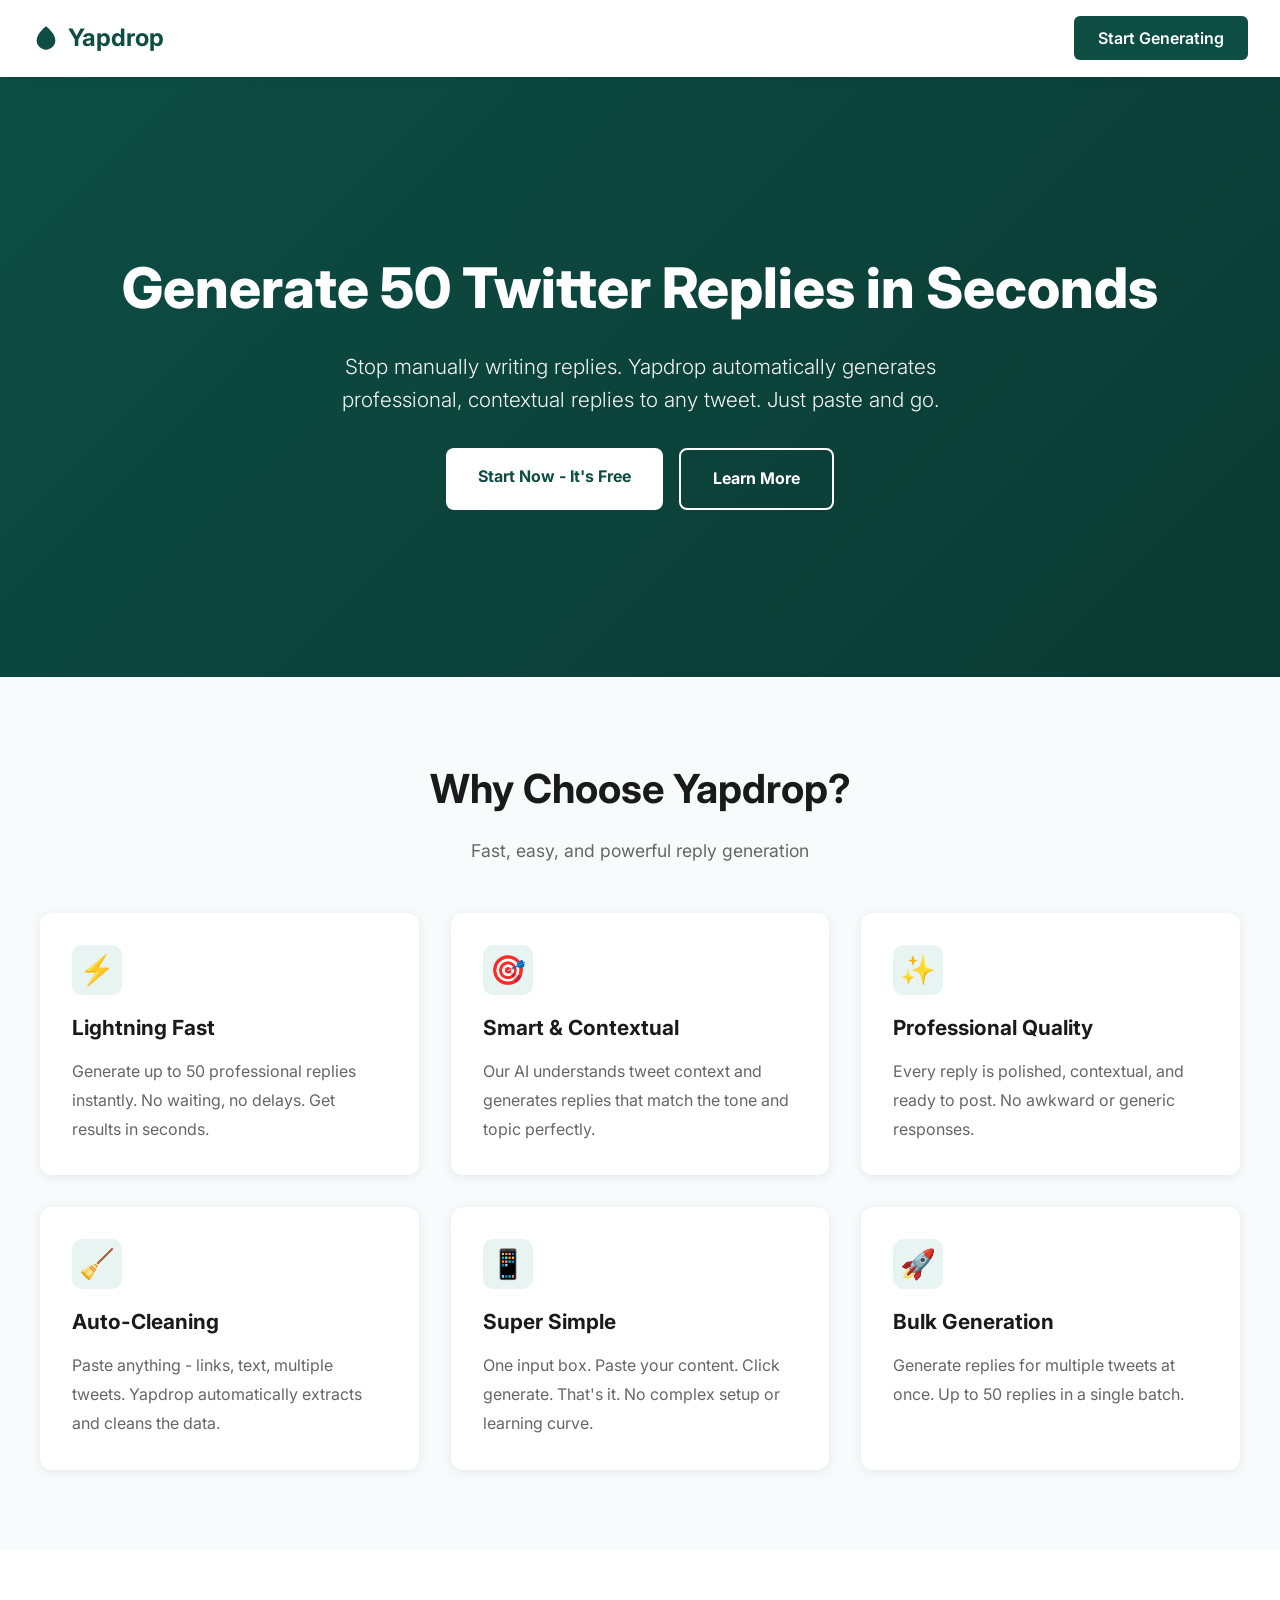
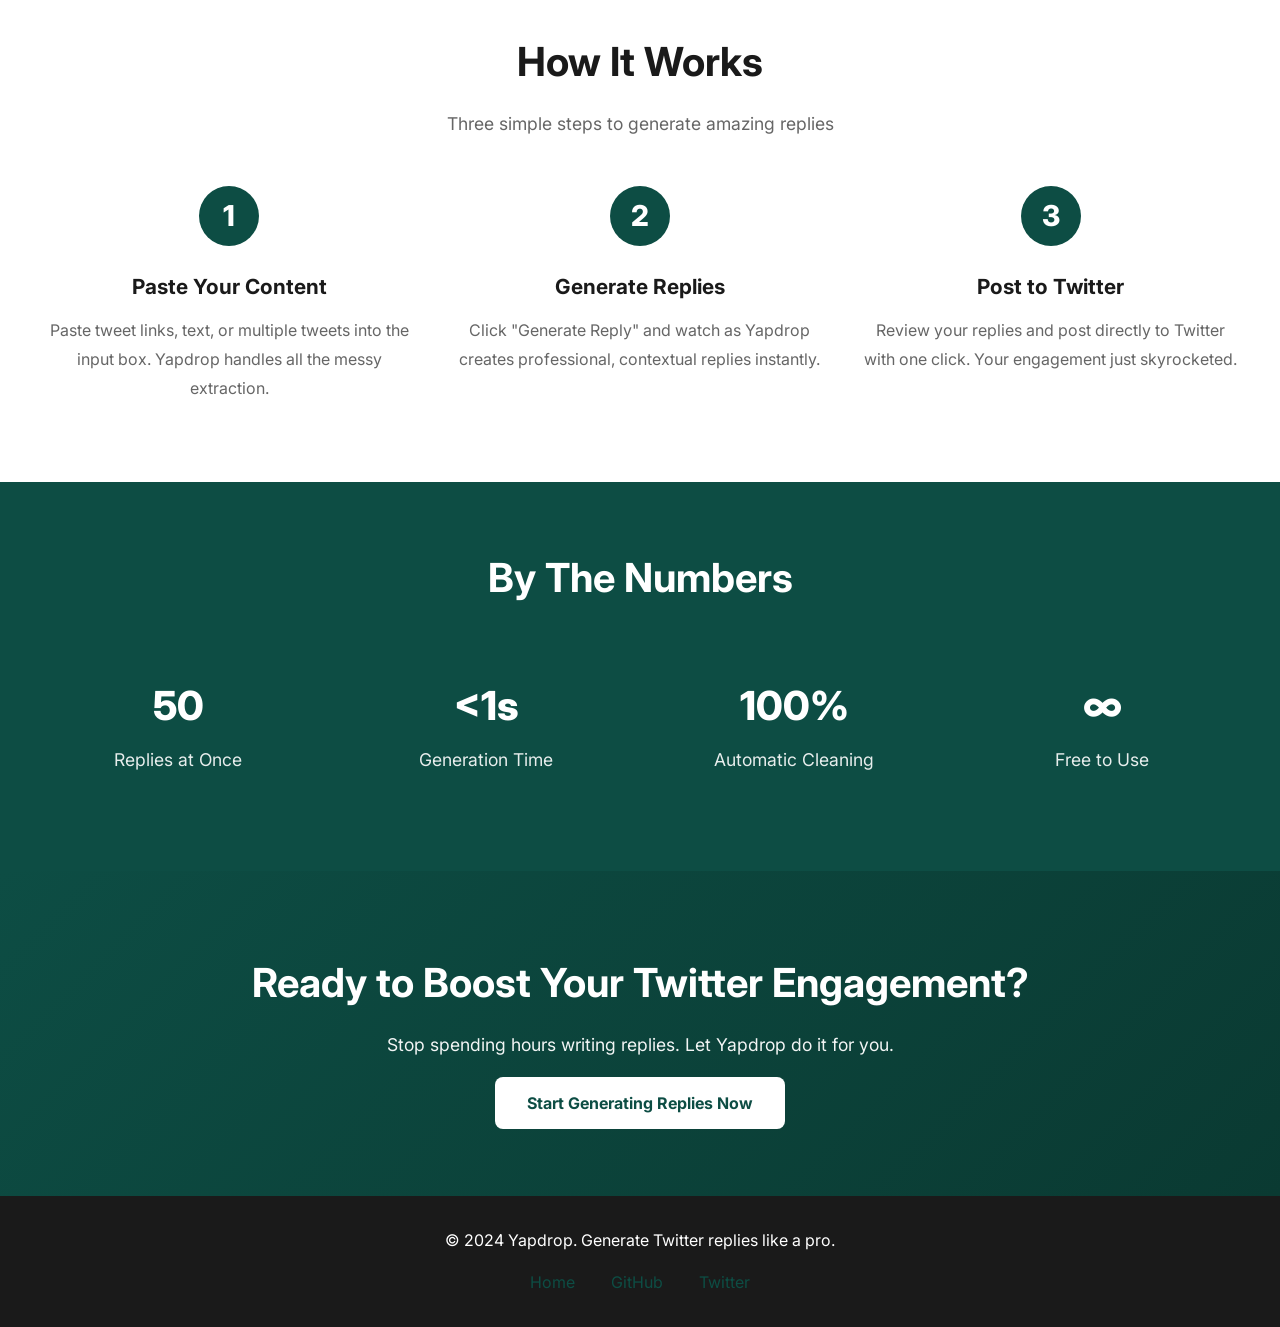
==== commit d4b7294e: "Revert to landing page - index.html links to generator" ====
--- a/index.html
+++ b/index.html
@@ -3,91 +3,526 @@
 <head>
     <meta charset="UTF-8">
     <meta name="viewport" content="width=device-width, initial-scale=1.0">
-    <title>Yapdrop 💧 | Reply Guys</title>
+    <title>Yapdrop 💧 - Generate Twitter Replies in Seconds</title>
     <link rel="preconnect" href="https://fonts.googleapis.com">
     <link rel="preconnect" href="https://fonts.gstatic.com" crossorigin>
-    <link href="https://fonts.googleapis.com/css2?family=Inter:wght@400;500;600;700&display=swap" rel="stylesheet">
-    <link rel="stylesheet" href="/static/style.css">
+    <link href="https://fonts.googleapis.com/css2?family=Inter:wght@400;500;600;700;800&display=swap" rel="stylesheet">
     <script defer src="https://cloud.umami.is/script.js" data-website-id="6d46ab6c-1475-4475-8c4b-d8a9c3b5e7a9"></script>
+    <style>
+        * {
+            margin: 0;
+            padding: 0;
+            box-sizing: border-box;
+        }
+
+        body {
+            font-family: 'Inter', sans-serif;
+            line-height: 1.6;
+            color: #1a1a1a;
+        }
+
+        /* Navigation */
+        nav {
+            background: #fff;
+            padding: 1.2rem 2rem;
+            display: flex;
+            justify-content: space-between;
+            align-items: center;
+            box-shadow: 0 2px 8px rgba(0, 0, 0, 0.05);
+            position: sticky;
+            top: 0;
+            z-index: 100;
+        }
+
+        .logo {
+            display: flex;
+            align-items: center;
+            gap: 0.5rem;
+            font-size: 1.5rem;
+            font-weight: 700;
+            color: #0D4D44;
+        }
+
+        .logo svg {
+            width: 28px;
+            height: 28px;
+        }
+
+        nav a {
+            color: #666;
+            text-decoration: none;
+            font-weight: 500;
+            transition: color 0.3s;
+        }
+
+        nav a:hover {
+            color: #0D4D44;
+        }
+
+        .cta-button {
+            background: #0D4D44;
+            color: white;
+            padding: 0.75rem 1.5rem;
+            border-radius: 6px;
+            text-decoration: none;
+            font-weight: 600;
+            transition: all 0.3s;
+            border: none;
+            cursor: pointer;
+        }
+
+        .cta-button:hover {
+            background: #0a3a32;
+            transform: translateY(-2px);
+            box-shadow: 0 4px 12px rgba(13, 77, 68, 0.3);
+        }
+
+        /* Hero Section */
+        .hero {
+            background: linear-gradient(135deg, #0D4D44 0%, #0a3a32 100%);
+            color: white;
+            padding: 6rem 2rem;
+            text-align: center;
+            min-height: 600px;
+            display: flex;
+            flex-direction: column;
+            justify-content: center;
+            align-items: center;
+        }
+
+        .hero h1 {
+            font-size: 3.5rem;
+            margin-bottom: 1rem;
+            font-weight: 800;
+        }
+
+        .hero p {
+            font-size: 1.3rem;
+            margin-bottom: 2rem;
+            max-width: 600px;
+            opacity: 0.95;
+            font-weight: 300;
+        }
+
+        .hero-buttons {
+            display: flex;
+            gap: 1rem;
+            justify-content: center;
+            flex-wrap: wrap;
+        }
+
+        .btn-primary {
+            background: white;
+            color: #0D4D44;
+            padding: 1rem 2rem;
+            border-radius: 8px;
+            font-weight: 700;
+            text-decoration: none;
+            transition: all 0.3s;
+            border: none;
+            cursor: pointer;
+            font-size: 1rem;
+        }
+
+        .btn-primary:hover {
+            transform: translateY(-3px);
+            box-shadow: 0 8px 20px rgba(0, 0, 0, 0.2);
+        }
+
+        .btn-secondary {
+            background: transparent;
+            color: white;
+            padding: 1rem 2rem;
+            border-radius: 8px;
+            font-weight: 700;
+            text-decoration: none;
+            border: 2px solid white;
+            transition: all 0.3s;
+            cursor: pointer;
+            font-size: 1rem;
+        }
+
+        .btn-secondary:hover {
+            background: rgba(255, 255, 255, 0.1);
+        }
+
+        /* Features Section */
+        .features {
+            padding: 5rem 2rem;
+            background: #f9fafb;
+        }
+
+        .container {
+            max-width: 1200px;
+            margin: 0 auto;
+        }
+
+        .section-title {
+            text-align: center;
+            font-size: 2.5rem;
+            margin-bottom: 1rem;
+            color: #1a1a1a;
+        }
+
+        .section-subtitle {
+            text-align: center;
+            font-size: 1.1rem;
+            color: #666;
+            margin-bottom: 3rem;
+            max-width: 500px;
+            margin-left: auto;
+            margin-right: auto;
+        }
+
+        .features-grid {
+            display: grid;
+            grid-template-columns: repeat(auto-fit, minmax(280px, 1fr));
+            gap: 2rem;
+            margin-top: 3rem;
+        }
+
+        .feature-card {
+            background: white;
+            padding: 2rem;
+            border-radius: 12px;
+            box-shadow: 0 2px 12px rgba(0, 0, 0, 0.08);
+            transition: all 0.3s;
+        }
+
+        .feature-card:hover {
+            transform: translateY(-8px);
+            box-shadow: 0 8px 24px rgba(0, 0, 0, 0.15);
+        }
+
+        .feature-icon {
+            width: 50px;
+            height: 50px;
+            background: #e8f4f2;
+            border-radius: 10px;
+            display: flex;
+            align-items: center;
+            justify-content: center;
+            font-size: 1.8rem;
+            margin-bottom: 1rem;
+        }
+
+        .feature-card h3 {
+            font-size: 1.3rem;
+            margin-bottom: 0.8rem;
+            color: #1a1a1a;
+        }
+
+        .feature-card p {
+            color: #666;
+            line-height: 1.8;
+        }
+
+        /* How It Works */
+        .how-it-works {
+            padding: 5rem 2rem;
+            background: white;
+        }
+
+        .steps-grid {
+            display: grid;
+            grid-template-columns: repeat(auto-fit, minmax(250px, 1fr));
+            gap: 2rem;
+            margin-top: 3rem;
+        }
+
+        .step {
+            text-align: center;
+        }
+
+        .step-number {
+            width: 60px;
+            height: 60px;
+            background: #0D4D44;
+            color: white;
+            border-radius: 50%;
+            display: flex;
+            align-items: center;
+            justify-content: center;
+            font-size: 1.8rem;
+            font-weight: 800;
+            margin: 0 auto 1.5rem;
+        }
+
+        .step h3 {
+            font-size: 1.3rem;
+            margin-bottom: 0.8rem;
+            color: #1a1a1a;
+        }
+
+        .step p {
+            color: #666;
+            line-height: 1.8;
+        }
+
+        /* Stats Section */
+        .stats {
+            background: #0D4D44;
+            color: white;
+            padding: 4rem 2rem;
+            text-align: center;
+        }
+
+        .stats-grid {
+            display: grid;
+            grid-template-columns: repeat(auto-fit, minmax(200px, 1fr));
+            gap: 2rem;
+            margin-top: 2rem;
+        }
+
+        .stat {
+            padding: 2rem;
+        }
+
+        .stat-number {
+            font-size: 2.5rem;
+            font-weight: 800;
+            margin-bottom: 0.5rem;
+        }
+
+        .stat-label {
+            font-size: 1.1rem;
+            opacity: 0.9;
+        }
+
+        /* CTA Section */
+        .cta-section {
+            background: linear-gradient(135deg, #0D4D44 0%, #0a3a32 100%);
+            color: white;
+            padding: 5rem 2rem;
+            text-align: center;
+        }
+
+        .cta-section h2 {
+            font-size: 2.5rem;
+            margin-bottom: 1rem;
+        }
+
+        .cta-section p {
+            font-size: 1.1rem;
+            margin-bottom: 2rem;
+            opacity: 0.95;
+        }
+
+        /* Footer */
+        footer {
+            background: #1a1a1a;
+            color: white;
+            padding: 2rem;
+            text-align: center;
+        }
+
+        footer p {
+            margin-bottom: 0.5rem;
+        }
+
+        .footer-links {
+            margin-top: 1rem;
+        }
+
+        .footer-links a {
+            color: #0D4D44;
+            text-decoration: none;
+            margin: 0 1rem;
+        }
+
+        .footer-links a:hover {
+            text-decoration: underline;
+        }
+
+        /* Responsive */
+        @media (max-width: 768px) {
+            .hero h1 {
+                font-size: 2rem;
+            }
+
+            .hero p {
+                font-size: 1rem;
+            }
+
+            .section-title {
+                font-size: 2rem;
+            }
+
+            .hero-buttons {
+                flex-direction: column;
+            }
+
+            .btn-primary, .btn-secondary {
+                width: 100%;
+            }
+
+            nav {
+                flex-direction: column;
+                gap: 1rem;
+            }
+        }
+    </style>
 </head>
 <body>
-    <!-- Header -->
-    <header>
+    <!-- Navigation -->
+    <nav>
+        <div class="logo">
+            <svg width="24" height="24" viewBox="0 0 24 24" fill="none" xmlns="http://www.w3.org/2000/svg">
+                <path d="M12 22C16.4183 22 20 18.4183 20 14C20 8 12 2 12 2C12 2 4 8 4 14C4 18.4183 7.58172 22 12 22Z" fill="#0D4D44"/>
+            </svg>
+            Yapdrop
+        </div>
+        <div>
+            <a href="index.html" class="cta-button">Start Generating</a>
+        </div>
+    </nav>
+
+    <!-- Hero Section -->
+    <section class="hero">
+        <h1>Generate 50 Twitter Replies in Seconds</h1>
+        <p>Stop manually writing replies. Yapdrop automatically generates professional, contextual replies to any tweet. Just paste and go.</p>
+        <div class="hero-buttons">
+            <a href="index.html" class="btn-primary">Start Now - It's Free</a>
+            <a href="#features" class="btn-secondary">Learn More</a>
+        </div>
+    </section>
+
+    <!-- Features Section -->
+    <section class="features" id="features">
         <div class="container">
-            <div class="logo">
-                <a href="landing.html" style="text-decoration: none; color: #0D4D44; display: flex; align-items: center; gap: 0.5rem;">
-                    <svg width="24" height="24" viewBox="0 0 24 24" fill="none" xmlns="http://www.w3.org/2000/svg">
-                        <path d="M12 22C16.4183 22 20 18.4183 20 14C20 8 12 2 12 2C12 2 4 8 4 14C4 18.4183 7.58172 22 12 22Z" fill="#0D4D44"/>
-                    </svg>
-                    <span>Yapdrop</span>
-                </a>
+            <h2 class="section-title">Why Choose Yapdrop?</h2>
+            <p class="section-subtitle">Fast, easy, and powerful reply generation</p>
+            
+            <div class="features-grid">
+                <div class="feature-card">
+                    <div class="feature-icon">⚡</div>
+                    <h3>Lightning Fast</h3>
+                    <p>Generate up to 50 professional replies instantly. No waiting, no delays. Get results in seconds.</p>
+                </div>
+
+                <div class="feature-card">
+                    <div class="feature-icon">🎯</div>
+                    <h3>Smart & Contextual</h3>
+                    <p>Our AI understands tweet context and generates replies that match the tone and topic perfectly.</p>
+                </div>
+
+                <div class="feature-card">
+                    <div class="feature-icon">✨</div>
+                    <h3>Professional Quality</h3>
+                    <p>Every reply is polished, contextual, and ready to post. No awkward or generic responses.</p>
+                </div>
+
+                <div class="feature-card">
+                    <div class="feature-icon">🧹</div>
+                    <h3>Auto-Cleaning</h3>
+                    <p>Paste anything - links, text, multiple tweets. Yapdrop automatically extracts and cleans the data.</p>
+                </div>
+
+                <div class="feature-card">
+                    <div class="feature-icon">📱</div>
+                    <h3>Super Simple</h3>
+                    <p>One input box. Paste your content. Click generate. That's it. No complex setup or learning curve.</p>
+                </div>
+
+                <div class="feature-card">
+                    <div class="feature-icon">🚀</div>
+                    <h3>Bulk Generation</h3>
+                    <p>Generate replies for multiple tweets at once. Up to 50 replies in a single batch.</p>
+                </div>
             </div>
         </div>
-    </header>
-
-    <!-- Main Content -->
-    <main class="container">
-        <section class="tool-section">
-            <h1 class="title">Reply Guys</h1>
-            <p class="subtitle">You can generate up to 50 replies at a go</p>
-
-            <div class="controls">
-                <div class="counter-label">Number of Tweets *</div>
-                <div class="counter">
-                    <button id="decrement" class="counter-btn" aria-label="Decrease counter">
-                        <svg width="12" height="12" viewBox="0 0 24 24" fill="none" stroke="currentColor" stroke-width="3" stroke-linecap="round" stroke-linejoin="round">
-                            <path d="M5 12h14"/>
-                        </svg>
-                    </button>
-                    <span id="tweet-count">1</span>
-                    <button id="increment" class="counter-btn" aria-label="Increase counter">
-                        <svg width="12" height="12" viewBox="0 0 24 24" fill="none" stroke="currentColor" stroke-width="3" stroke-linecap="round" stroke-linejoin="round">
-                            <path d="M12 5v14M5 12h14"/>
-                        </svg>
-                    </button>
+    </section>
+
+    <!-- How It Works -->
+    <section class="how-it-works">
+        <div class="container">
+            <h2 class="section-title">How It Works</h2>
+            <p class="section-subtitle">Three simple steps to generate amazing replies</p>
+            
+            <div class="steps-grid">
+                <div class="step">
+                    <div class="step-number">1</div>
+                    <h3>Paste Your Content</h3>
+                    <p>Paste tweet links, text, or multiple tweets into the input box. Yapdrop handles all the messy extraction.</p>
+                </div>
+
+                <div class="step">
+                    <div class="step-number">2</div>
+                    <h3>Generate Replies</h3>
+                    <p>Click "Generate Reply" and watch as Yapdrop creates professional, contextual replies instantly.</p>
+                </div>
+
+                <div class="step">
+                    <div class="step-number">3</div>
+                    <h3>Post to Twitter</h3>
+                    <p>Review your replies and post directly to Twitter with one click. Your engagement just skyrocketed.</p>
                 </div>
             </div>
-
-            <div class="auto-label">auto</div>
-
-            <div id="tweet-inputs" class="tweet-inputs">
-                <!-- Inputs will be dynamically generated here -->
-                <div class="input-group">
-                    <div class="input-icon">
-                        <svg width="16" height="16" viewBox="0 0 24 24" fill="none" stroke="currentColor" stroke-width="2" stroke-linecap="round" stroke-linejoin="round">
-                            <path d="M21 15a2 2 0 0 1-2 2H7l-4 4V5a2 2 0 0 1 2-2h14a2 2 0 0 1 2 2z"/>
-                        </svg>
-                    </div>
-                    <input type="text" placeholder="Tweet link 1..." class="tweet-input">
+        </div>
+    </section>
+
+    <!-- Stats Section -->
+    <section class="stats">
+        <div class="container">
+            <h2 class="section-title" style="color: white;">By The Numbers</h2>
+            
+            <div class="stats-grid">
+                <div class="stat">
+                    <div class="stat-number">50</div>
+                    <div class="stat-label">Replies at Once</div>
+                </div>
+
+                <div class="stat">
+                    <div class="stat-number">&lt;1s</div>
+                    <div class="stat-label">Generation Time</div>
+                </div>
+
+                <div class="stat">
+                    <div class="stat-number">100%</div>
+                    <div class="stat-label">Automatic Cleaning</div>
+                </div>
+
+                <div class="stat">
+                    <div class="stat-number">∞</div>
+                    <div class="stat-label">Free to Use</div>
                 </div>
             </div>
-
-            <button id="generate-btn" class="primary-btn">Generate Reply</button>
-        </section>
-
-        <!-- Table Section -->
-        <section class="table-section">
-            <div class="table-container">
-                <table>
-                    <thead>
-                        <tr>
-                            <th>Tweet Links</th>
-                            <th>Replies</th>
-                            <th>Post</th>
-                        </tr>
-                    </thead>
-                    <tbody id="results-body">
-                        <tr>
-                            <td>...</td>
-                            <td>...</td>
-                            <td>...</td>
-                        </tr>
-                    </tbody>
-                </table>
-            </div>
-        </section>
-    </main>
-
-    <script src="/static/script.js"></script>
+        </div>
+    </section>
+
+    <!-- CTA Section -->
+    <section class="cta-section">
+        <div class="container">
+            <h2>Ready to Boost Your Twitter Engagement?</h2>
+            <p>Stop spending hours writing replies. Let Yapdrop do it for you.</p>
+            <a href="index.html" class="btn-primary">Start Generating Replies Now</a>
+        </div>
+    </section>
+
+    <!-- Footer -->
+    <footer>
+        <p>&copy; 2024 Yapdrop. Generate Twitter replies like a pro.</p>
+        <div class="footer-links">
+            <a href="landing.html">Home</a>
+            <a href="https://github.com/Damilare10/yapdrop" target="_blank">GitHub</a>
+            <a href="https://twitter.com" target="_blank">Twitter</a>
+        </div>
+    </footer>
+
+    <script>
+        // Track landing page views
+        if (window.umami) {
+            umami.track('Landing Page View');
+        }
+
+        // Track CTA clicks
+        document.querySelectorAll('a[href="index.html"]').forEach(link => {
+            link.addEventListener('click', () => {
+                if (window.umami) {
+                    umami.track('CTA Click', { source: link.textContent });
+                }
+            });
+        });
+    </script>
 </body>
 </html>
